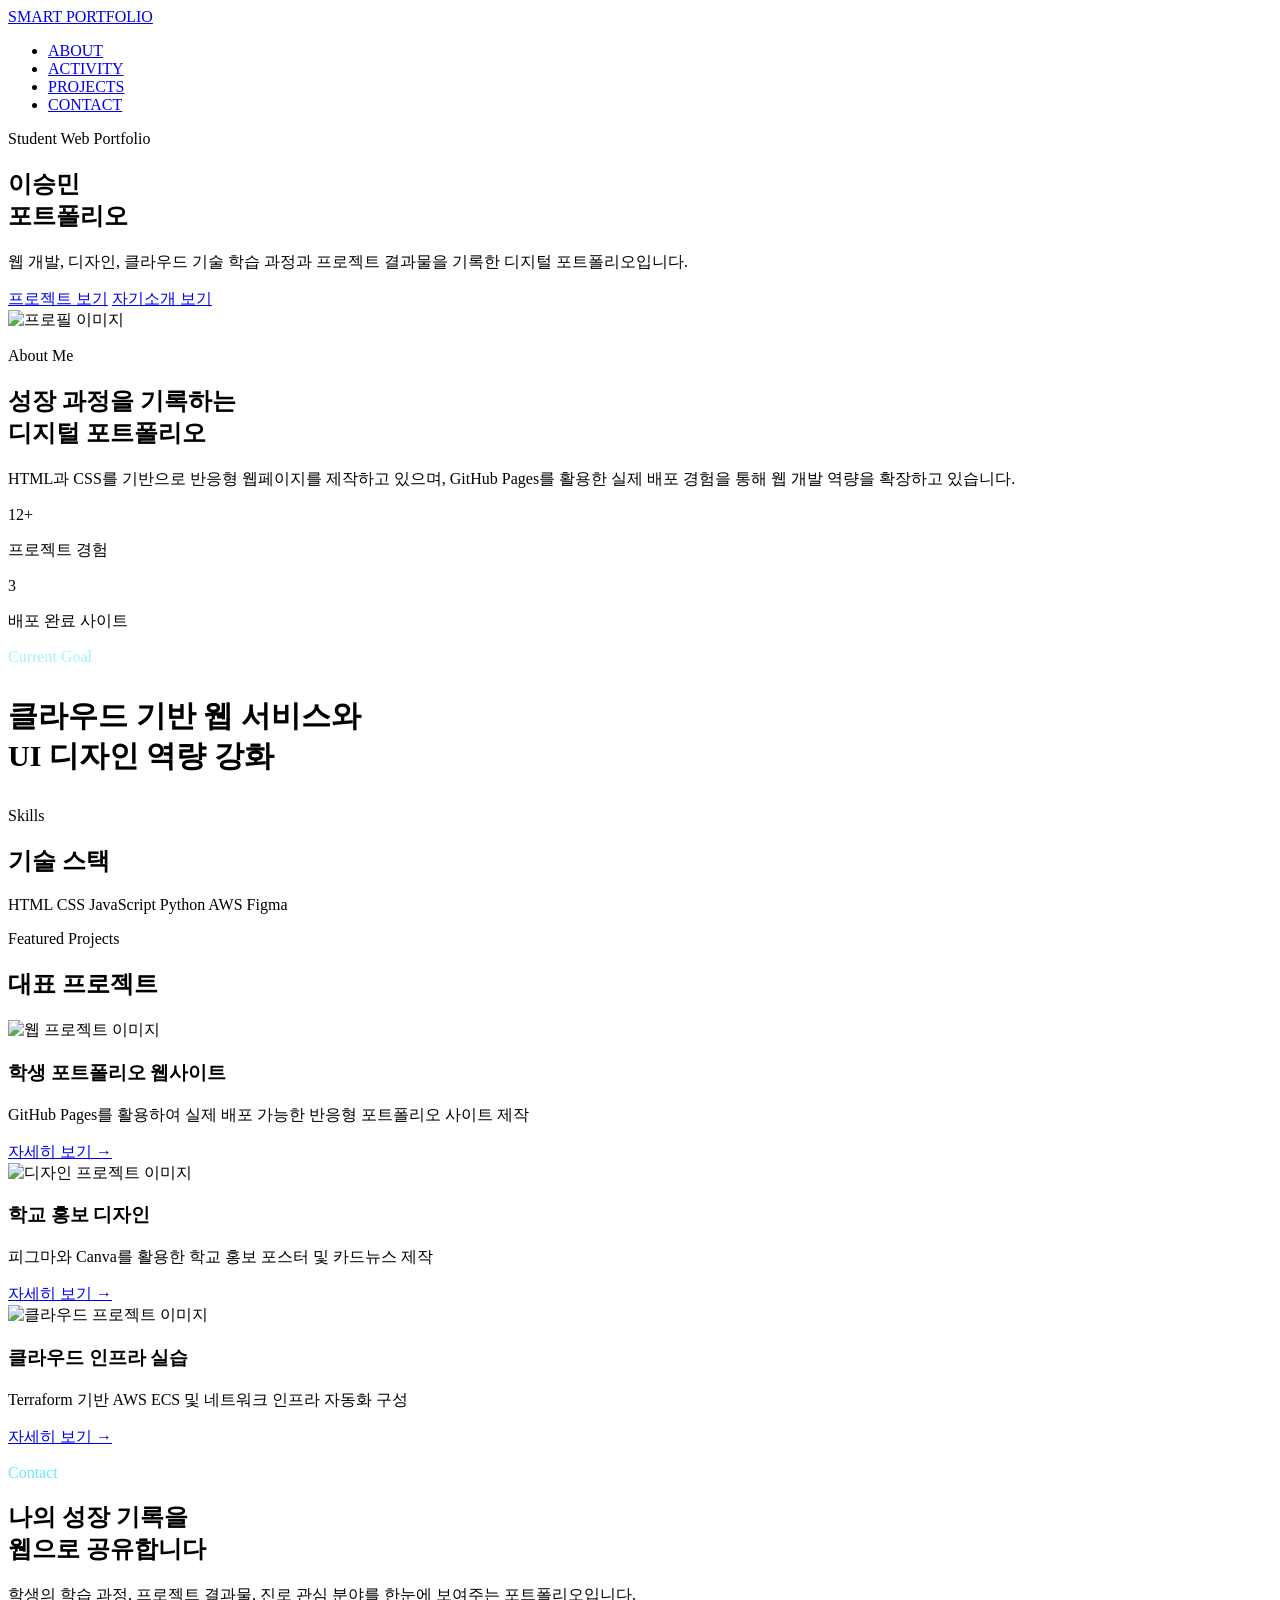
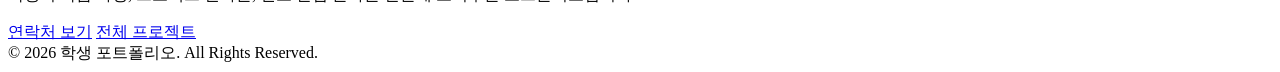
==== index.html @ 8119cd7f "Add files via upload" ====
<!DOCTYPE html>
<html lang="ko">
<head>
  <meta charset="UTF-8" />
  <meta name="viewport" content="width=device-width, initial-scale=1.0" />
  <title>학생 포트폴리오</title>
  <link rel="stylesheet" href="css/style.css" />
</head>
<body>
  <header>
  <nav class="nav">
    <a href="index.html" class="logo">SMART PORTFOLIO</a>
    <ul class="menu">
      <li><a href="about.html" class="">ABOUT</a></li>
      <li><a href="activity.html" class="">ACTIVITY</a></li>
      <li><a href="projects.html" class="">PROJECTS</a></li>
      <li><a href="contact.html" class="">CONTACT</a></li>
    </ul>
  </nav>
</header>

  <section class="hero">
    <div class="hero-inner">
      <div>
        <p class="eyebrow">Student Web Portfolio</p>
        <h1>이승민<br>포트폴리오</h1>
        <p class="hero-desc">
          웹 개발, 디자인, 클라우드 기술 학습 과정과 프로젝트 결과물을 기록한 디지털 포트폴리오입니다.
        </p>
        <div class="button-group">
          <a href="projects.html" class="btn btn-primary">프로젝트 보기</a>
          <a href="about.html" class="btn btn-secondary">자기소개 보기</a>
        </div>
      </div>
      <div class="hero-card">
        <img src="https://images.unsplash.com/photo-1500648767791-00dcc994a43e?q=80&w=1200&auto=format&fit=crop" alt="프로필 이미지">
      </div>
    </div>
  </section>

  <main>
    <section>
      <div class="about-grid">
        <div>
          <p class="section-kicker">About Me</p>
          <h2 class="section-title">성장 과정을 기록하는<br>디지털 포트폴리오</h2>
          <p class="lead">
            HTML과 CSS를 기반으로 반응형 웹페이지를 제작하고 있으며, GitHub Pages를 활용한 실제 배포 경험을 통해 웹 개발 역량을 확장하고 있습니다.
          </p>
        </div>
        <div class="stat-grid">
          <div class="stat-card">
            <div class="stat-number">12+</div>
            <p class="stat-label">프로젝트 경험</p>
          </div>
          <div class="stat-card dark">
            <div class="stat-number">3</div>
            <p class="stat-label">배포 완료 사이트</p>
          </div>
          <div class="stat-card accent">
            <p class="section-kicker" style="color:#a5f3fc;">Current Goal</p>
            <h3 style="font-size:30px; line-height:1.35;">클라우드 기반 웹 서비스와<br>UI 디자인 역량 강화</h3>
          </div>
        </div>
      </div>
    </section>

    <div class="skills-wrap">
      <div class="skills-inner">
        <p class="section-kicker">Skills</p>
        <h2 class="section-title">기술 스택</h2>
        <div class="skills-list">
          <span class="skill">HTML</span>
          <span class="skill">CSS</span>
          <span class="skill">JavaScript</span>
          <span class="skill">Python</span>
          <span class="skill">AWS</span>
          <span class="skill">Figma</span>
        </div>
      </div>
    </div>

    <section>
      <p class="section-kicker">Featured Projects</p>
      <h2 class="section-title">대표 프로젝트</h2>
      <div class="project-grid">
        <article class="project-card">
          <img src="https://images.unsplash.com/photo-1498050108023-c5249f4df085?q=80&w=1200&auto=format&fit=crop" alt="웹 프로젝트 이미지">
          <div class="project-body">
            <h3>학생 포트폴리오 웹사이트</h3>
            <p>GitHub Pages를 활용하여 실제 배포 가능한 반응형 포트폴리오 사이트 제작</p>
            <a href="projects/project1.html" class="project-link">자세히 보기 →</a>
          </div>
        </article>
        <article class="project-card">
          <img src="https://images.unsplash.com/photo-1516321318423-f06f85e504b3?q=80&w=1200&auto=format&fit=crop" alt="디자인 프로젝트 이미지">
          <div class="project-body">
            <h3>학교 홍보 디자인</h3>
            <p>피그마와 Canva를 활용한 학교 홍보 포스터 및 카드뉴스 제작</p>
            <a href="projects/project2.html" class="project-link">자세히 보기 →</a>
          </div>
        </article>
        <article class="project-card">
          <img src="https://images.unsplash.com/photo-1451187580459-43490279c0fa?q=80&w=1200&auto=format&fit=crop" alt="클라우드 프로젝트 이미지">
          <div class="project-body">
            <h3>클라우드 인프라 실습</h3>
            <p>Terraform 기반 AWS ECS 및 네트워크 인프라 자동화 구성</p>
            <a href="projects/project3.html" class="project-link">자세히 보기 →</a>
          </div>
        </article>
      </div>
    </section>
  </main>

  <div class="contact">
    <div class="contact-inner">
      <p class="section-kicker" style="color:#67e8f9;">Contact</p>
      <h2 class="section-title">나의 성장 기록을<br>웹으로 공유합니다</h2>
      <p>학생의 학습 과정, 프로젝트 결과물, 진로 관심 분야를 한눈에 보여주는 포트폴리오입니다.</p>
      <div class="button-group" style="justify-content:center;">
        <a href="contact.html" class="btn btn-primary">연락처 보기</a>
        <a href="projects.html" class="btn btn-secondary">전체 프로젝트</a>
      </div>
    </div>
  </div>

  <footer>
  © 2026 학생 포트폴리오. All Rights Reserved.
</footer>
</body>
</html>
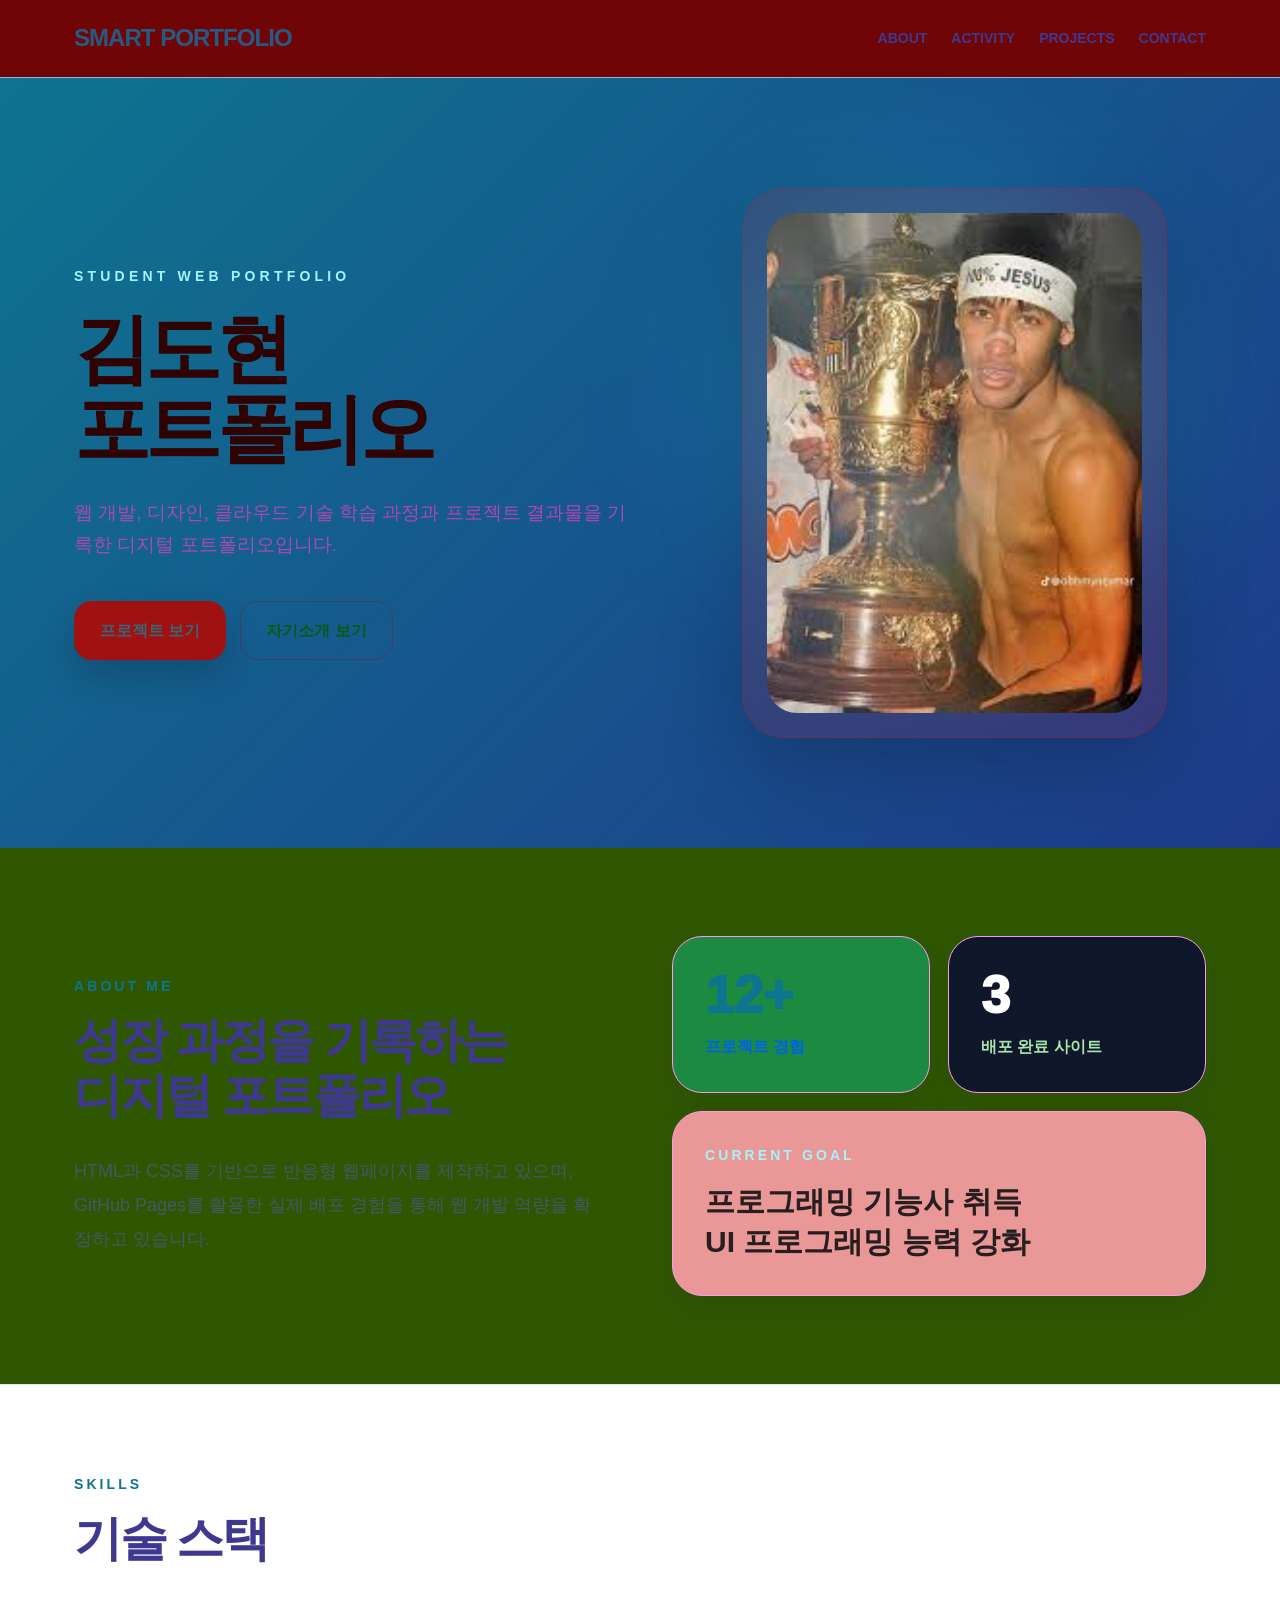
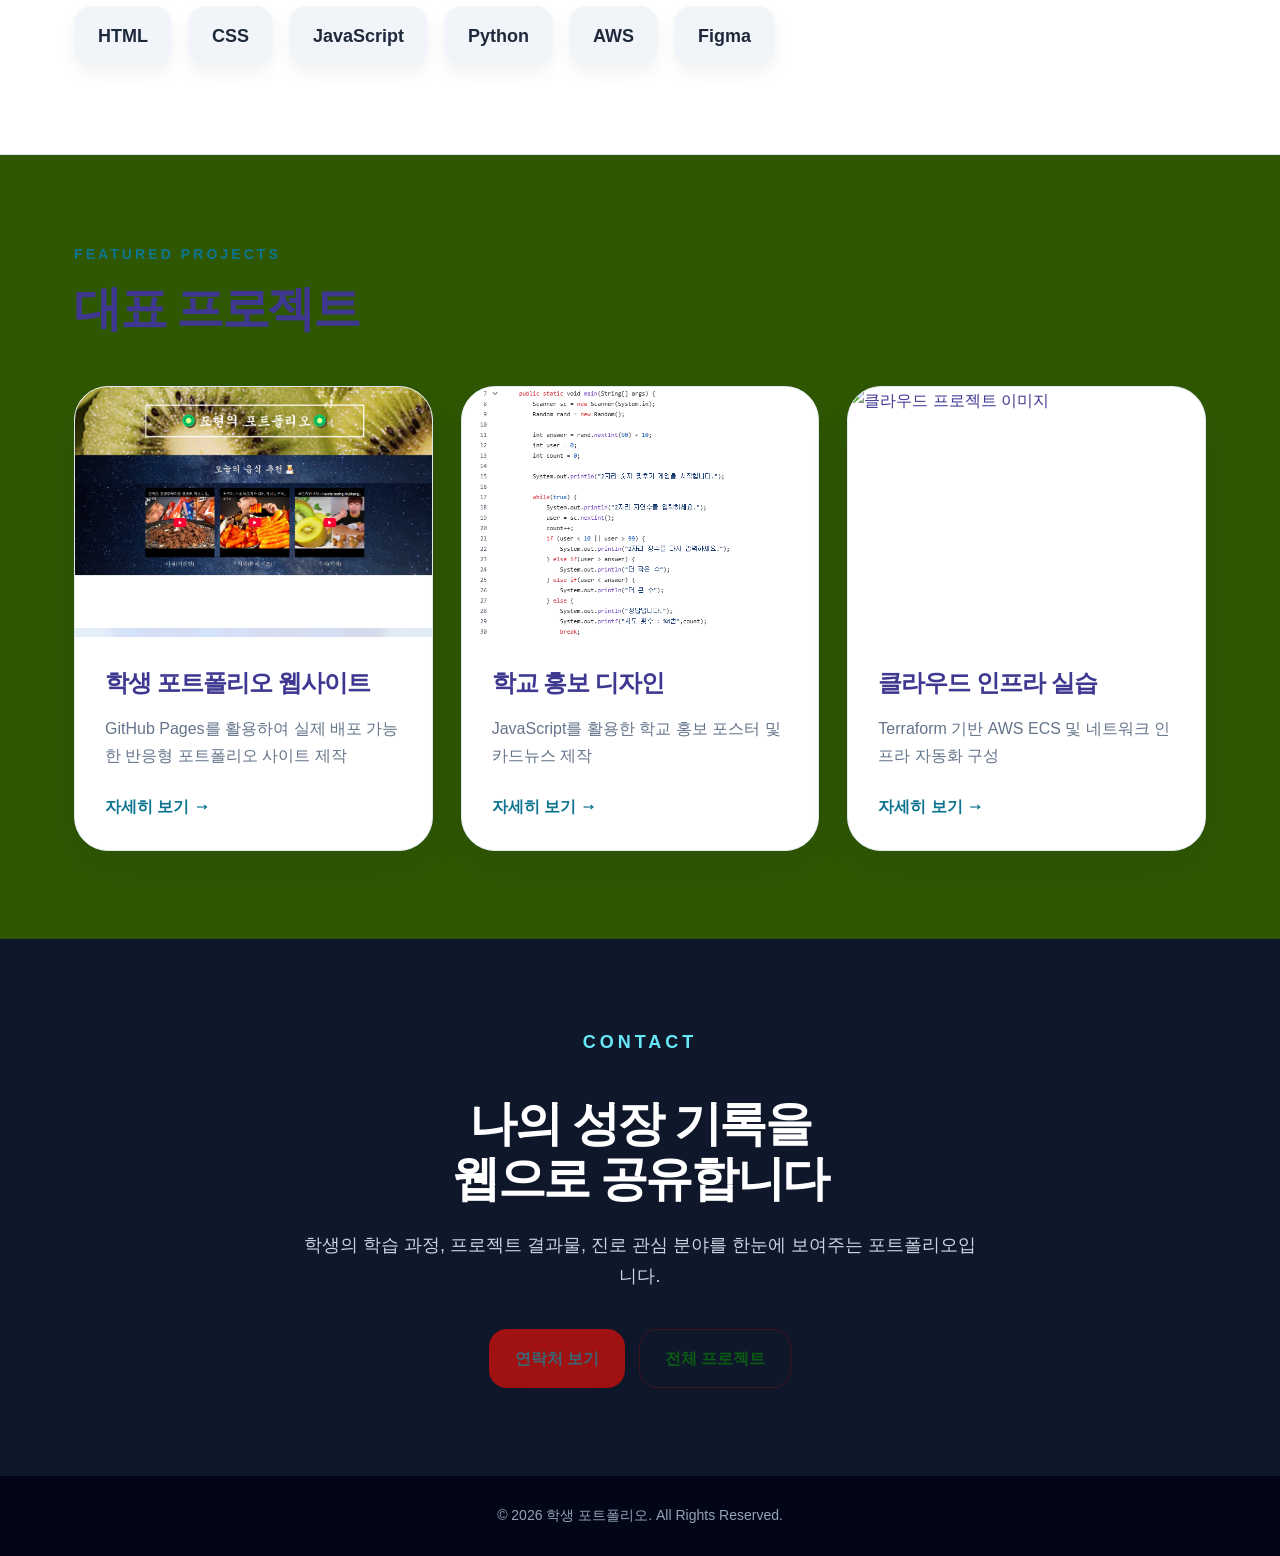
==== commit 50698a5f: "Add files via upload" ====
--- a/index.html
+++ b/index.html
@@ -23,7 +23,7 @@
     <div class="hero-inner">
       <div>
         <p class="eyebrow">Student Web Portfolio</p>
-        <h1>이승민<br>포트폴리오</h1>
+        <h1>김도현<br>포트폴리오</h1>
         <p class="hero-desc">
           웹 개발, 디자인, 클라우드 기술 학습 과정과 프로젝트 결과물을 기록한 디지털 포트폴리오입니다.
         </p>
@@ -33,7 +33,7 @@
         </div>
       </div>
       <div class="hero-card">
-        <img src="https://images.unsplash.com/photo-1500648767791-00dcc994a43e?q=80&w=1200&auto=format&fit=crop" alt="프로필 이미지">
+        <img src="images/01.jpg" alt="프로필 이미지">
       </div>
     </div>
   </section>
@@ -59,7 +59,7 @@
           </div>
           <div class="stat-card accent">
             <p class="section-kicker" style="color:#a5f3fc;">Current Goal</p>
-            <h3 style="font-size:30px; line-height:1.35;">클라우드 기반 웹 서비스와<br>UI 디자인 역량 강화</h3>
+            <h3 style="font-size:30px; line-height:1.35;">프로그래밍 기능사 취득<br>UI 프로그래밍 능력 강화</h3>
           </div>
         </div>
       </div>
@@ -85,7 +85,7 @@
       <h2 class="section-title">대표 프로젝트</h2>
       <div class="project-grid">
         <article class="project-card">
-          <img src="https://images.unsplash.com/photo-1498050108023-c5249f4df085?q=80&w=1200&auto=format&fit=crop" alt="웹 프로젝트 이미지">
+          <img src="images/02.png" alt="웹 프로젝트 이미지">
           <div class="project-body">
             <h3>학생 포트폴리오 웹사이트</h3>
             <p>GitHub Pages를 활용하여 실제 배포 가능한 반응형 포트폴리오 사이트 제작</p>
@@ -93,10 +93,10 @@
           </div>
         </article>
         <article class="project-card">
-          <img src="https://images.unsplash.com/photo-1516321318423-f06f85e504b3?q=80&w=1200&auto=format&fit=crop" alt="디자인 프로젝트 이미지">
+          <img src="images/03.png" alt="디자인 프로젝트 이미지">
           <div class="project-body">
             <h3>학교 홍보 디자인</h3>
-            <p>피그마와 Canva를 활용한 학교 홍보 포스터 및 카드뉴스 제작</p>
+            <p>JavaScript를 활용한 학교 홍보 포스터 및 카드뉴스 제작</p>
             <a href="projects/project2.html" class="project-link">자세히 보기 →</a>
           </div>
         </article>
--- a/css/style.css
+++ b/css/style.css
@@ -0,0 +1,549 @@
+* {
+  box-sizing: border-box;
+  margin: 0;
+  padding: 0;
+}
+
+html {
+  scroll-behavior: smooth;
+}
+
+body {
+  font-family: "Noto Sans KR", "Pretendard", Arial, sans-serif;
+  background: #2f5702;
+  color: #3e3891;
+  line-height: 1.7;
+}
+
+a {
+  color: inherit;
+  text-decoration: none;
+}
+
+img {
+  display: block;
+  width: 100%;
+}
+
+header {
+  position: sticky;
+  top: 0;
+  z-index: 50;
+  background: rgb(112, 5, 5);
+  backdrop-filter: blur(14px);
+  border-bottom: 1px solid #8eb3e2;
+}
+
+.nav {
+  max-width: 1180px;
+  margin: 0 auto;
+  padding: 18px 24px;
+  display: flex;
+  justify-content: space-between;
+  align-items: center;
+  gap: 24px;
+}
+
+.logo {
+  font-size: 24px;
+  font-weight: 900;
+  color: #255a85;
+  letter-spacing: -0.04em;
+}
+
+.menu {
+  display: flex;
+  gap: 24px;
+  list-style: none;
+  font-size: 14px;
+  font-weight: 800;
+}
+
+.menu a:hover,
+.menu a.active {
+  color: #c7d411;
+}
+
+.hero {
+  position: relative;
+  overflow: hidden;
+  background: linear-gradient(135deg, #0e7490, #1e3a8a);
+  color: rgb(48, 3, 3);
+}
+
+.hero::before {
+  content: "";
+  position: absolute;
+  width: 420px;
+  height: 420px;
+  border-radius: 999px;
+  background: rgba(34, 211, 238, 0.28);
+  filter: blur(70px);
+  right: 10%;
+  top: 15%;
+}
+
+.hero-inner {
+  position: relative;
+  max-width: 1180px;
+  margin: 0 auto;
+  padding: 110px 24px;
+  display: grid;
+  grid-template-columns: 1.05fr 0.95fr;
+  gap: 72px;
+  align-items: center;
+}
+
+.eyebrow {
+  color: #a5f3fc;
+  text-transform: uppercase;
+  letter-spacing: 0.3em;
+  font-size: 14px;
+  font-weight: 800;
+  margin-bottom: 20px;
+}
+
+.hero h1 {
+  font-size: clamp(44px, 7vw, 76px);
+  line-height: 1.05;
+  font-weight: 950;
+  letter-spacing: -0.06em;
+  margin-bottom: 28px;
+}
+
+.hero-desc {
+  max-width: 560px;
+  color: #ac48af;
+  font-size: 19px;
+  margin-bottom: 40px;
+}
+
+.button-group {
+  display: flex;
+  flex-wrap: wrap;
+  gap: 14px;
+}
+
+.btn {
+  display: inline-flex;
+  align-items: center;
+  justify-content: center;
+  padding: 15px 25px;
+  border-radius: 18px;
+  font-weight: 900;
+  transition: 0.25s ease;
+  border: 1px solid transparent;
+}
+
+.btn-primary {
+  background: rgb(160, 17, 17);
+  color: #3a6674;
+  box-shadow: 0 16px 32px rgba(15, 23, 42, 0.24);
+}
+
+.btn-dark {
+  background: #0f172a;
+  color: rgb(71, 18, 95);
+}
+
+.btn-secondary {
+  border-color: rgba(148, 16, 16, 0.36);
+  color: rgb(10, 90, 21);
+}
+
+.btn-outline {
+  border-color: #43648d;
+  color: #3e7fe0;
+  background: rgb(136, 75, 75);
+}
+
+.btn:hover {
+  transform: translateY(-3px);
+}
+
+.hero-card {
+  position: relative;
+  max-width: 430px;
+  margin: 0 auto;
+  padding: 24px;
+  border-radius: 42px;
+  background: rgba(250, 0, 0, 0.12);
+  border: 1px solid rgba(255, 0, 0, 0.24);
+  backdrop-filter: blur(20px);
+  box-shadow: 0 30px 80px rgba(15, 23, 42, 0.28);
+}
+
+.hero-card img {
+  height: 500px;
+  object-fit: cover;
+  border-radius: 30px;
+}
+
+.page-title {
+  background: linear-gradient(135deg, #0e7490, #1e3a8a);
+  color: rgb(238, 125, 125);
+}
+
+.page-title-inner {
+  max-width: 1180px;
+  margin: 0 auto;
+  padding: 72px 24px;
+}
+
+.page-title h1 {
+  font-size: clamp(38px, 5vw, 60px);
+  font-weight: 950;
+  letter-spacing: -0.05em;
+  margin-bottom: 16px;
+}
+
+.page-title p {
+  color: #000000;
+  font-size: 18px;
+}
+
+main section,
+.section {
+  max-width: 1180px;
+  margin: 0 auto;
+  padding: 88px 24px;
+}
+
+.section-kicker {
+  color: #0e7490;
+  text-transform: uppercase;
+  letter-spacing: 0.22em;
+  font-size: 14px;
+  font-weight: 900;
+  margin-bottom: 14px;
+}
+
+.section-title {
+  font-size: clamp(32px, 4vw, 48px);
+  font-weight: 950;
+  line-height: 1.15;
+  letter-spacing: -0.05em;
+  margin-bottom: 30px;
+}
+
+.lead {
+  color: #475569;
+  font-size: 18px;
+  line-height: 1.9;
+}
+
+.about-grid,
+.two-grid {
+  display: grid;
+  grid-template-columns: 1fr 1fr;
+  gap: 64px;
+  align-items: center;
+}
+
+.card {
+  background: rgb(179, 167, 67);
+  border: 1px solid #006eff;
+  border-radius: 30px;
+  padding: 32px;
+  box-shadow: 0 14px 34px rgba(15, 23, 42, 0.08);
+}
+
+.stat-grid {
+  display: grid;
+  grid-template-columns: 1fr 1fr;
+  gap: 18px;
+}
+
+.stat-card {
+  padding: 32px;
+  border-radius: 30px;
+  background: rgb(29, 138, 65);
+  border: 1px solid #ff97f1;
+  box-shadow: 0 14px 34px rgba(15, 23, 42, 0.08);
+}
+
+.stat-card.dark {
+  background: #0f172a;
+  color: rgb(20, 20, 20);
+}
+
+.stat-card.accent {
+  grid-column: 1 / -1;
+  background: #e99797;
+  color: rgb(39, 31, 31);
+}
+
+.stat-number {
+  font-size: 52px;
+  line-height: 1;
+  font-weight: 950;
+  color: #0e7490;
+  margin-bottom: 12px;
+}
+
+.stat-card.dark .stat-number,
+.stat-card.accent .stat-number {
+  color: white;
+}
+
+.stat-label {
+  color: #0062eb;
+  font-weight: 800;
+}
+
+.stat-card.dark .stat-label,
+.stat-card.accent .stat-label {
+  color: #a8e4ab;
+}
+
+.skills-wrap {
+  max-width: none;
+  background: white;
+  border-top: 1px solid #e2e8f0;
+  border-bottom: 1px solid #e2e8f0;
+}
+
+.skills-inner {
+  max-width: 1180px;
+  margin: 0 auto;
+  padding: 88px 24px;
+}
+
+.skills-list {
+  display: flex;
+  flex-wrap: wrap;
+  gap: 16px;
+  margin-top: 40px;
+}
+
+.skill {
+  padding: 15px 24px;
+  border-radius: 18px;
+  background: #f1f5f9;
+  color: #1e293b;
+  font-size: 18px;
+  font-weight: 900;
+  box-shadow: 0 8px 18px rgba(15, 23, 42, 0.05);
+  transition: 0.25s ease;
+}
+
+.skill:hover {
+  background: #0e7490;
+  color: white;
+  transform: translateY(-3px);
+}
+
+.project-grid,
+.activity-grid {
+  display: grid;
+  grid-template-columns: repeat(3, 1fr);
+  gap: 28px;
+  margin-top: 50px;
+}
+
+.project-card {
+  overflow: hidden;
+  border-radius: 34px;
+  background: white;
+  border: 1px solid #e2e8f0;
+  box-shadow: 0 18px 40px rgba(15, 23, 42, 0.08);
+  transition: 0.3s ease;
+}
+
+.project-card:hover {
+  transform: translateY(-8px);
+  box-shadow: 0 28px 60px rgba(15, 23, 42, 0.14);
+}
+
+.project-card img {
+  height: 250px;
+  object-fit: cover;
+}
+
+.project-body {
+  padding: 30px;
+}
+
+.project-body h3,
+.card h3 {
+  font-size: 24px;
+  line-height: 1.3;
+  letter-spacing: -0.04em;
+  margin-bottom: 16px;
+}
+
+.project-body p,
+.card p {
+  color: #64748b;
+  margin-bottom: 24px;
+}
+
+.project-link {
+  color: #0e7490;
+  font-weight: 950;
+}
+
+.info-list {
+  display: grid;
+  gap: 14px;
+  margin-top: 24px;
+}
+
+.info-item {
+  display: flex;
+  justify-content: space-between;
+  gap: 16px;
+  padding-bottom: 14px;
+  border-bottom: 1px solid #e2e8f0;
+}
+
+.info-item strong {
+  color: #0e7490;
+  min-width: 110px;
+}
+
+.timeline {
+  display: grid;
+  gap: 18px;
+  margin-top: 40px;
+}
+
+.timeline-item {
+  background: white;
+  border-left: 6px solid #0e7490;
+  border-radius: 22px;
+  padding: 26px;
+  border-top: 1px solid #e2e8f0;
+  border-right: 1px solid #e2e8f0;
+  border-bottom: 1px solid #e2e8f0;
+  box-shadow: 0 12px 28px rgba(15, 23, 42, 0.06);
+}
+
+.timeline-item span {
+  display: inline-block;
+  color: #0e7490;
+  font-weight: 900;
+  margin-bottom: 8px;
+}
+
+.detail-image {
+  border-radius: 34px;
+  overflow: hidden;
+  box-shadow: 0 20px 46px rgba(15, 23, 42, 0.12);
+}
+
+.detail-image img {
+  height: 420px;
+  object-fit: cover;
+}
+
+.badge-list {
+  display: flex;
+  flex-wrap: wrap;
+  gap: 10px;
+  margin: 22px 0;
+}
+
+.badge {
+  background: #e0f2fe;
+  color: #075985;
+  border-radius: 999px;
+  padding: 8px 14px;
+  font-weight: 900;
+  font-size: 14px;
+}
+
+.contact {
+  max-width: none;
+  background: #0f172a;
+  color: white;
+}
+
+.contact-inner {
+  max-width: 1180px;
+  margin: 0 auto;
+  padding: 88px 24px;
+  text-align: center;
+}
+
+.contact .section-title {
+  margin-bottom: 24px;
+}
+
+.contact p {
+  color: #cbd5e1;
+  max-width: 680px;
+  margin: 0 auto 38px;
+  font-size: 18px;
+}
+
+footer {
+  background: #020617;
+  color: #94a3b8;
+  text-align: center;
+  padding: 28px 16px;
+  font-size: 14px;
+}
+
+@media (max-width: 900px) {
+  .hero-inner,
+  .about-grid,
+  .two-grid,
+  .project-grid,
+  .activity-grid {
+    grid-template-columns: 1fr;
+  }
+
+  .hero-inner {
+    padding: 80px 24px;
+  }
+
+  .hero-card img {
+    height: 420px;
+  }
+
+  .menu {
+    gap: 14px;
+    flex-wrap: wrap;
+    justify-content: flex-end;
+  }
+}
+
+@media (max-width: 560px) {
+  .nav {
+    align-items: flex-start;
+    flex-direction: column;
+  }
+
+  .menu {
+    justify-content: flex-start;
+  }
+
+  .hero-inner,
+  main section,
+  .section,
+  .skills-inner,
+  .contact-inner,
+  .page-title-inner {
+    padding-left: 18px;
+    padding-right: 18px;
+  }
+
+  .hero-card img,
+  .detail-image img {
+    height: 340px;
+  }
+
+  .stat-grid {
+    grid-template-columns: 1fr;
+  }
+
+  .stat-card.accent {
+    grid-column: auto;
+  }
+
+  .info-item {
+    flex-direction: column;
+    gap: 4px;
+  }
+}
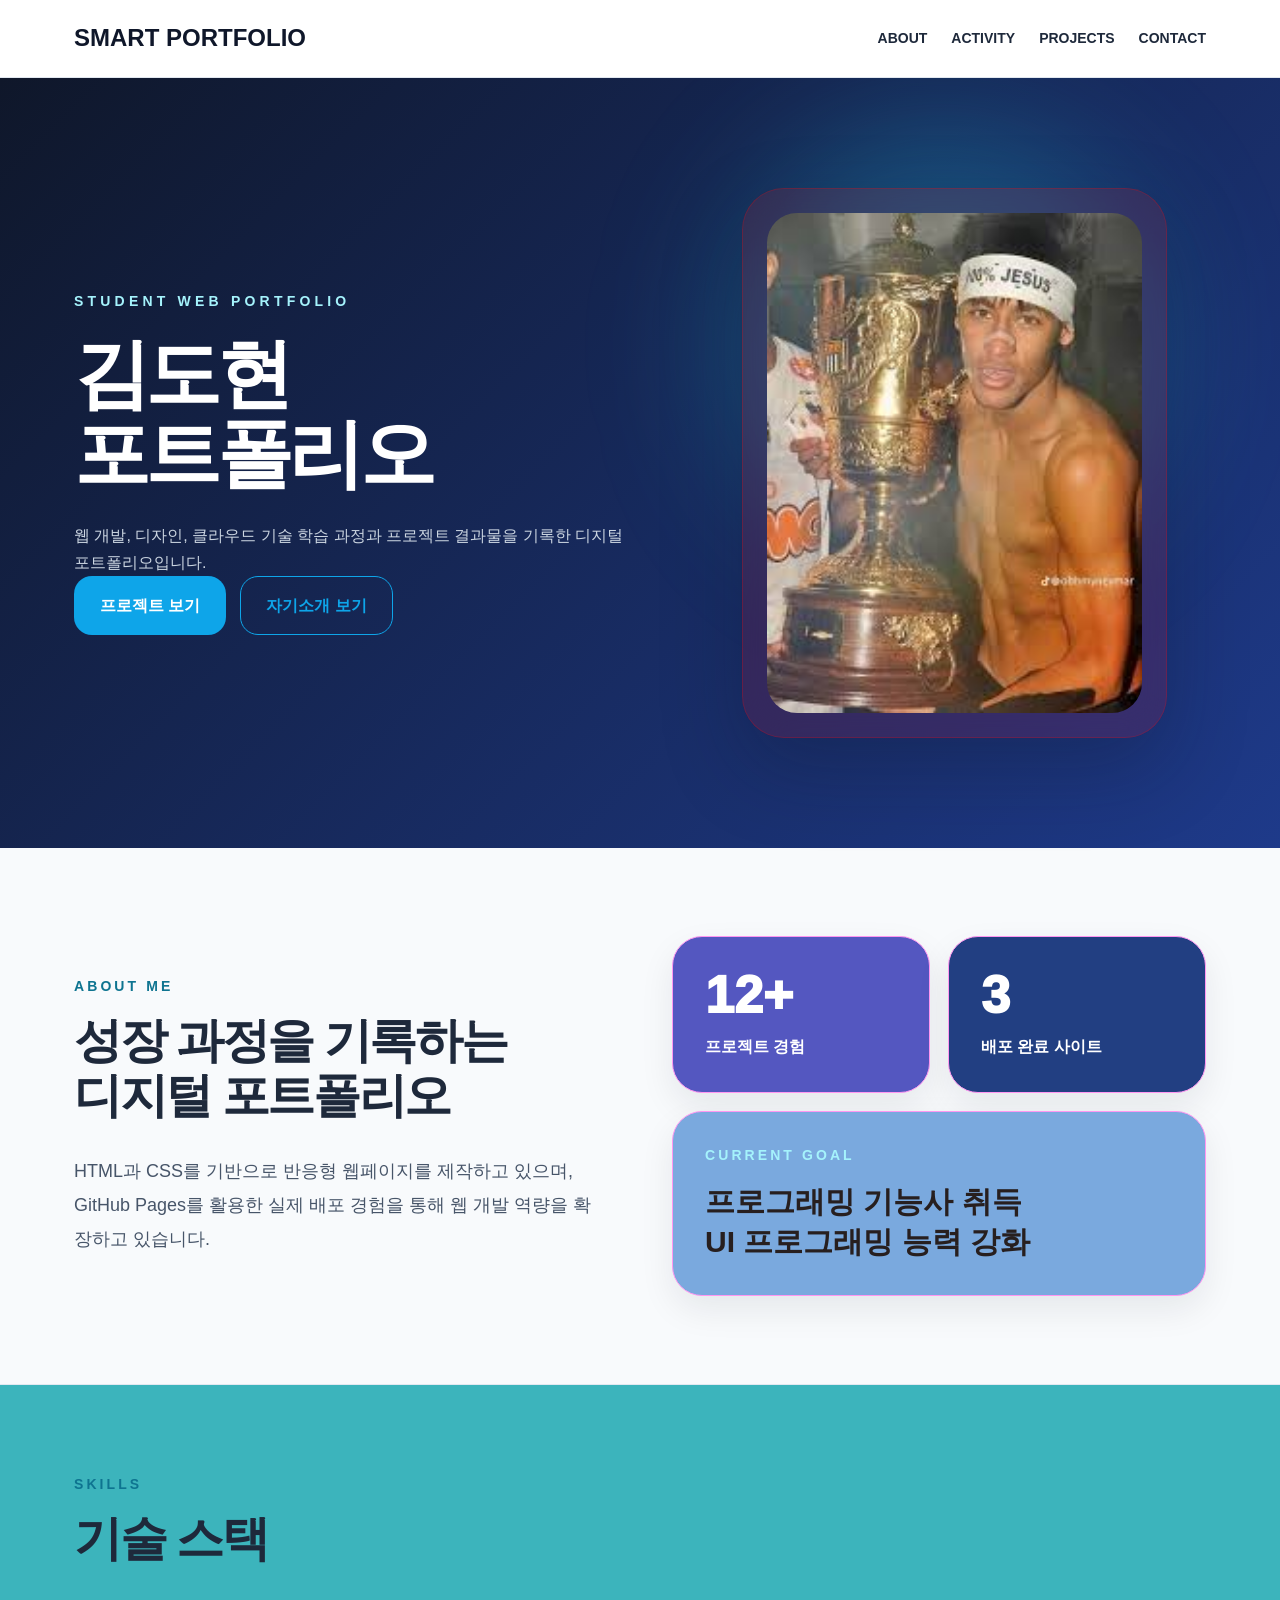
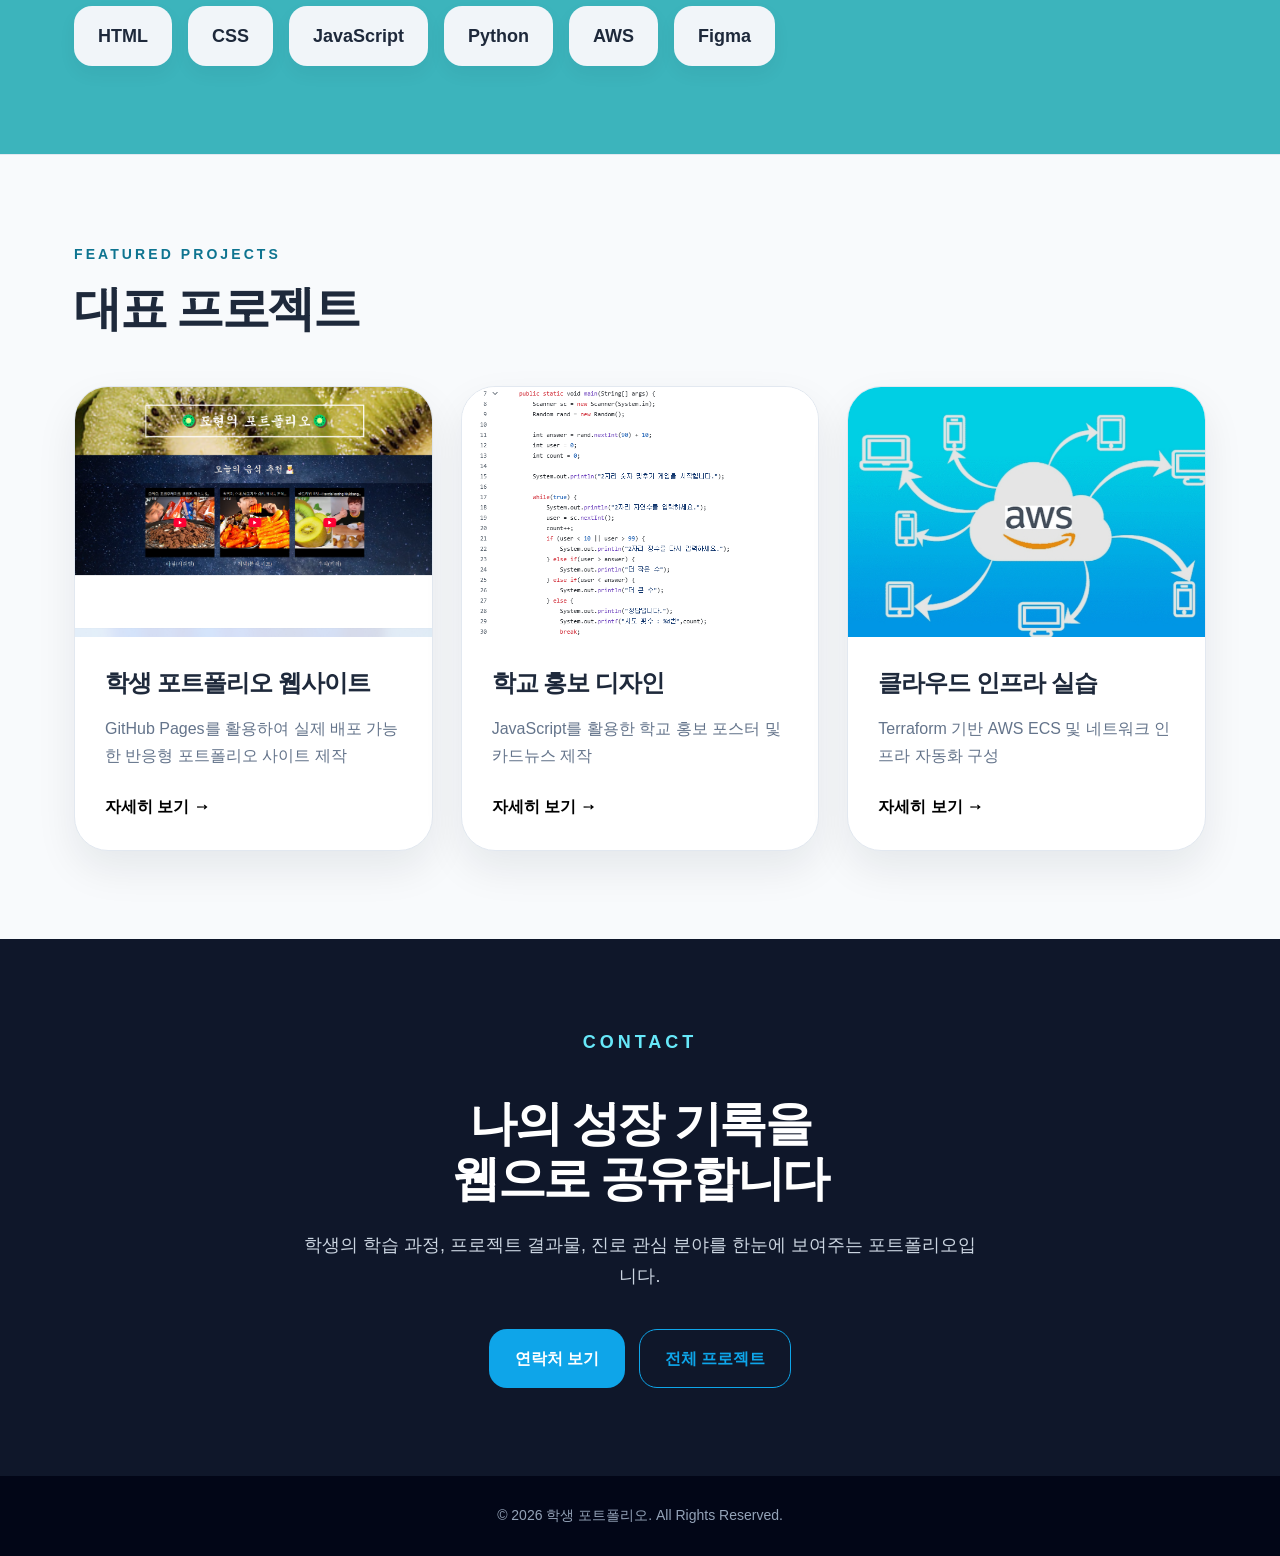
==== commit 54a98474: "Update index.html" ====
--- a/index.html
+++ b/index.html
@@ -101,7 +101,7 @@
           </div>
         </article>
         <article class="project-card">
-          <img src="https://images.unsplash.com/photo-1451187580459-43490279c0fa?q=80&w=1200&auto=format&fit=crop" alt="클라우드 프로젝트 이미지">
+          <img src="images/04.png" alt="클라우드 프로젝트 이미지">
           <div class="project-body">
             <h3>클라우드 인프라 실습</h3>
             <p>Terraform 기반 AWS ECS 및 네트워크 인프라 자동화 구성</p>
--- a/css/style.css
+++ b/css/style.css
@@ -10,8 +10,8 @@
 
 body {
   font-family: "Noto Sans KR", "Pretendard", Arial, sans-serif;
-  background: #2f5702;
-  color: #3e3891;
+  background: #f8fafc;
+  color: #1e293b;
   line-height: 1.7;
 }
 
@@ -29,9 +29,9 @@
   position: sticky;
   top: 0;
   z-index: 50;
-  background: rgb(112, 5, 5);
+  background: rgba(255,255,255,0.95);
   backdrop-filter: blur(14px);
-  border-bottom: 1px solid #8eb3e2;
+  border-bottom: 1px solid #e2e8f0;
 }
 
 .nav {
@@ -47,8 +47,7 @@
 .logo {
   font-size: 24px;
   font-weight: 900;
-  color: #255a85;
-  letter-spacing: -0.04em;
+  color: #0f172a;
 }
 
 .menu {
@@ -61,14 +60,16 @@
 
 .menu a:hover,
 .menu a.active {
-  color: #c7d411;
+  color: #0ea5e9;
 }
 
 .hero {
-  position: relative;
-  overflow: hidden;
-  background: linear-gradient(135deg, #0e7490, #1e3a8a);
-  color: rgb(48, 3, 3);
+  background: linear-gradient(
+    135deg,
+    #0f172a,
+    #1e3a8a
+  );
+  color: white;
 }
 
 .hero::before {
@@ -112,12 +113,8 @@
 }
 
 .hero-desc {
-  max-width: 560px;
-  color: #ac48af;
-  font-size: 19px;
-  margin-bottom: 40px;
-}
-
+  color: #cbd5e1;
+}
 .button-group {
   display: flex;
   flex-wrap: wrap;
@@ -136,25 +133,24 @@
 }
 
 .btn-primary {
-  background: rgb(160, 17, 17);
-  color: #3a6674;
-  box-shadow: 0 16px 32px rgba(15, 23, 42, 0.24);
+  background: #0ea5e9;
+  color: white;
 }
 
 .btn-dark {
   background: #0f172a;
-  color: rgb(71, 18, 95);
+  color: white;
 }
 
 .btn-secondary {
-  border-color: rgba(148, 16, 16, 0.36);
-  color: rgb(10, 90, 21);
+  border: 1px solid #0ea5e9;
+  color: #0ea5e9;
 }
 
 .btn-outline {
-  border-color: #43648d;
-  color: #3e7fe0;
-  background: rgb(136, 75, 75);
+  border: 1px solid #94a3b8;
+  color: #334155;
+  background: white;
 }
 
 .btn:hover {
@@ -241,13 +237,12 @@
 }
 
 .card {
-  background: rgb(179, 167, 67);
-  border: 1px solid #006eff;
+  background: white;
+  border: 1px solid #e2e8f0;
   border-radius: 30px;
   padding: 32px;
   box-shadow: 0 14px 34px rgba(15, 23, 42, 0.08);
 }
-
 .stat-grid {
   display: grid;
   grid-template-columns: 1fr 1fr;
@@ -257,19 +252,19 @@
 .stat-card {
   padding: 32px;
   border-radius: 30px;
-  background: rgb(29, 138, 65);
+  background: rgb(84, 87, 192);
   border: 1px solid #ff97f1;
   box-shadow: 0 14px 34px rgba(15, 23, 42, 0.08);
 }
 
 .stat-card.dark {
-  background: #0f172a;
-  color: rgb(20, 20, 20);
+  background: #223f82;
+  color: rgb(51, 126, 211);
 }
 
 .stat-card.accent {
   grid-column: 1 / -1;
-  background: #e99797;
+  background: #7aa9de;
   color: rgb(39, 31, 31);
 }
 
@@ -277,7 +272,7 @@
   font-size: 52px;
   line-height: 1;
   font-weight: 950;
-  color: #0e7490;
+  color: #ffffff;
   margin-bottom: 12px;
 }
 
@@ -287,18 +282,18 @@
 }
 
 .stat-label {
-  color: #0062eb;
+  color: #ffffff;
   font-weight: 800;
 }
 
 .stat-card.dark .stat-label,
 .stat-card.accent .stat-label {
-  color: #a8e4ab;
+  color: #ffffff;
 }
 
 .skills-wrap {
   max-width: none;
-  background: white;
+  background: rgb(60, 180, 188);
   border-top: 1px solid #e2e8f0;
   border-bottom: 1px solid #e2e8f0;
 }
@@ -379,7 +374,7 @@
 }
 
 .project-link {
-  color: #0e7490;
+  color: #000000;
   font-weight: 950;
 }
 
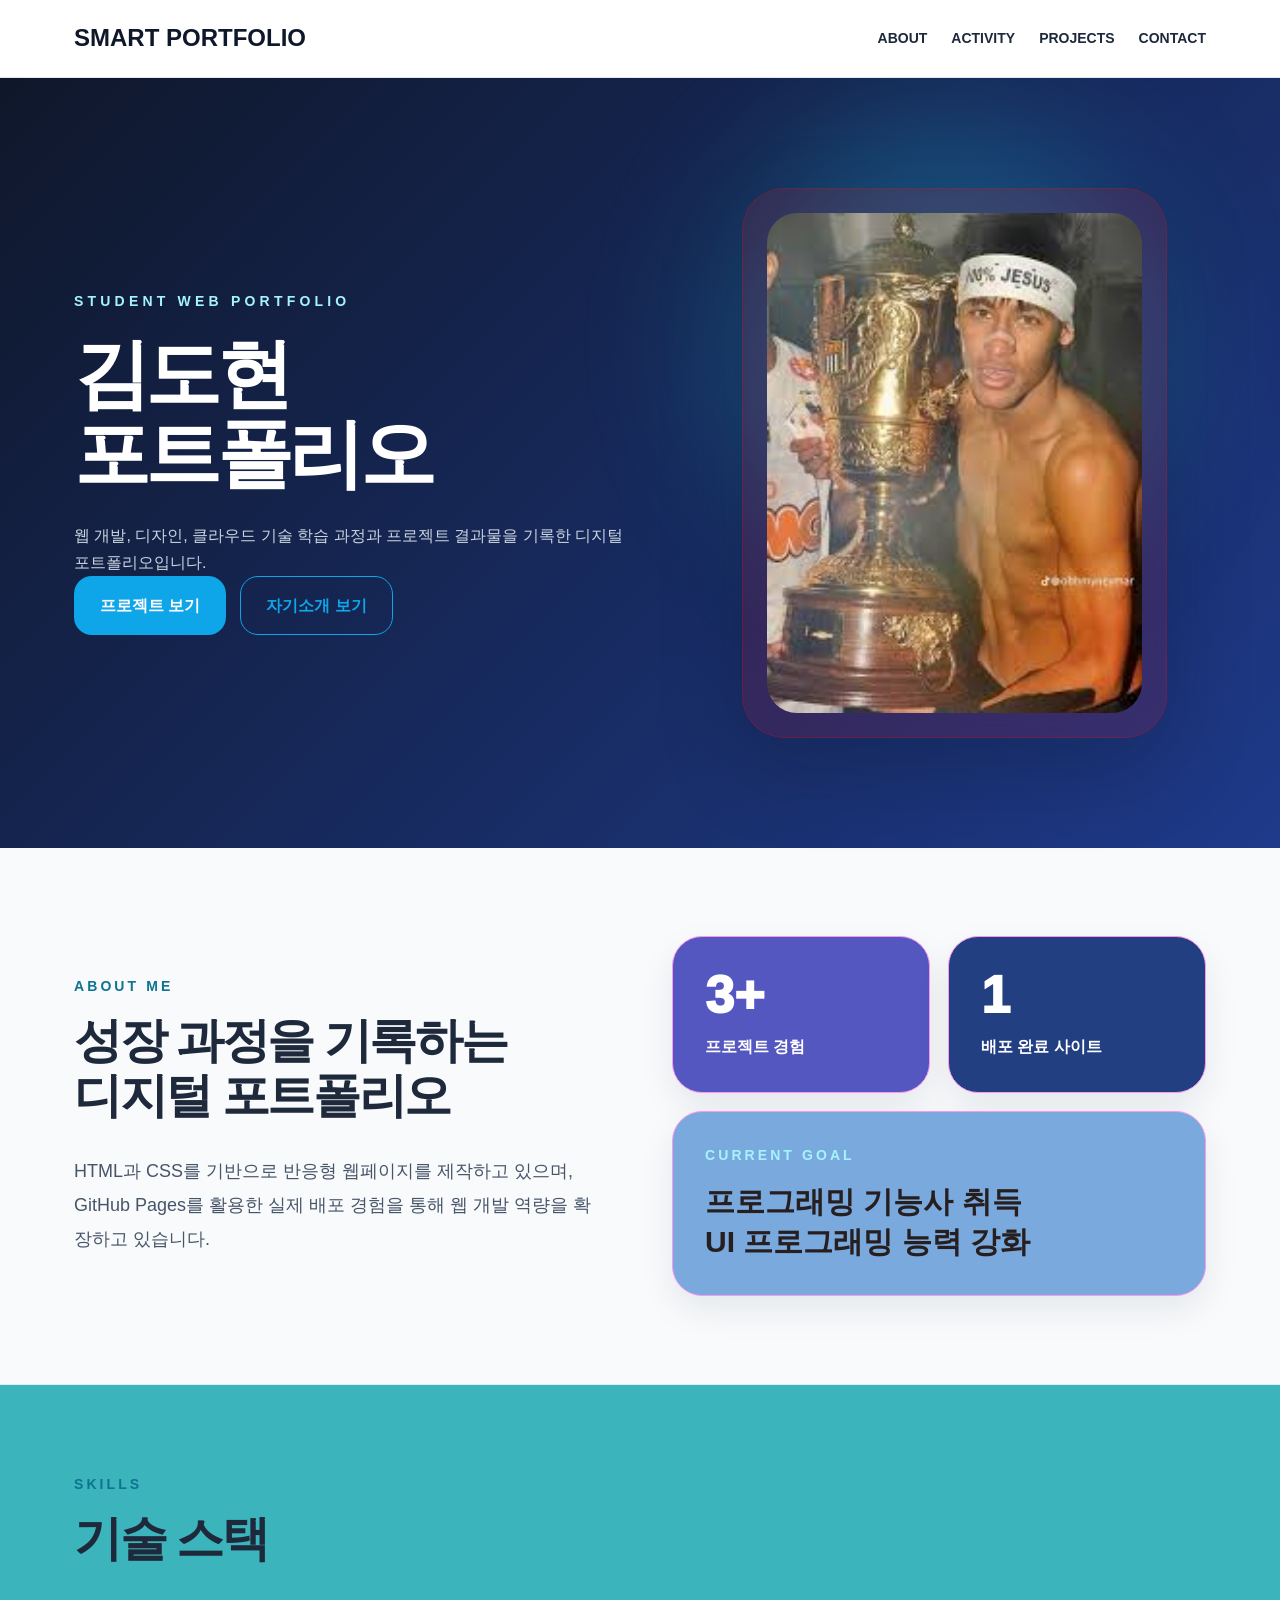
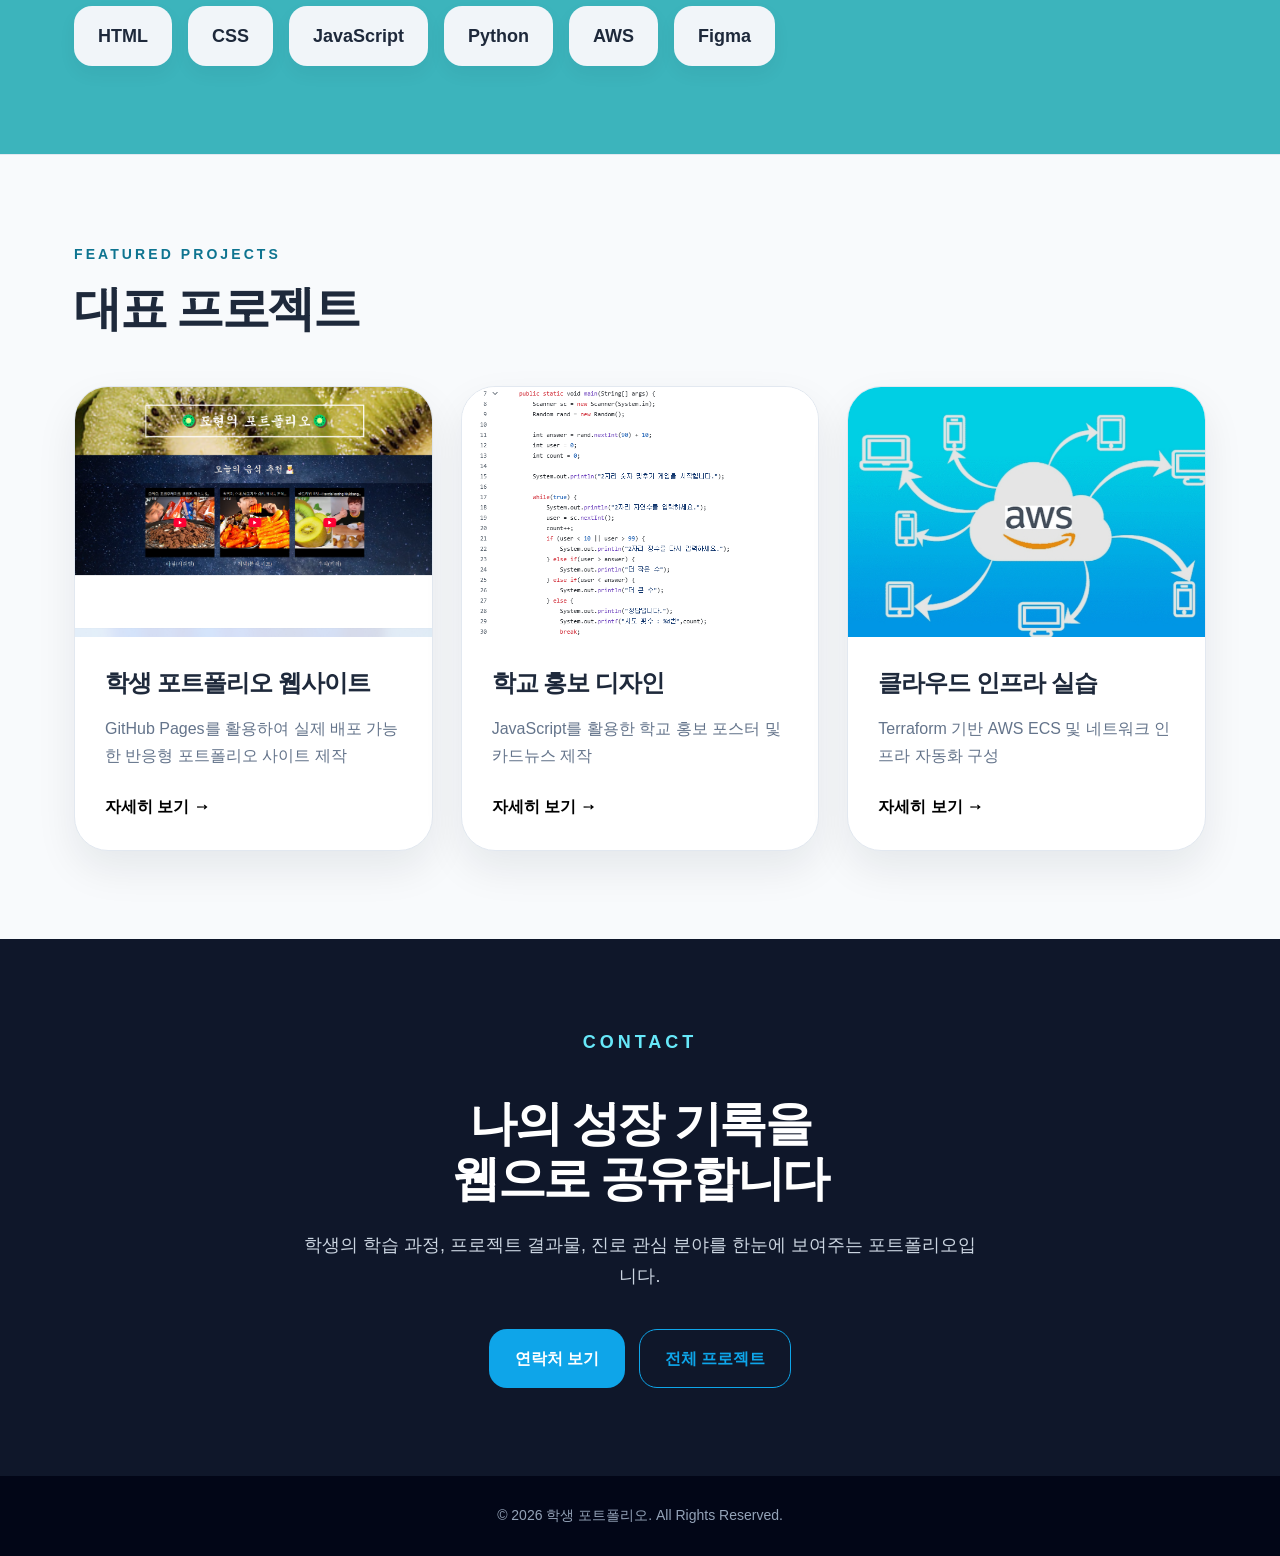
==== commit 93f279f0: "Update index.html" ====
--- a/index.html
+++ b/index.html
@@ -50,11 +50,11 @@
         </div>
         <div class="stat-grid">
           <div class="stat-card">
-            <div class="stat-number">12+</div>
+            <div class="stat-number">3+</div>
             <p class="stat-label">프로젝트 경험</p>
           </div>
           <div class="stat-card dark">
-            <div class="stat-number">3</div>
+            <div class="stat-number">1</div>
             <p class="stat-label">배포 완료 사이트</p>
           </div>
           <div class="stat-card accent">
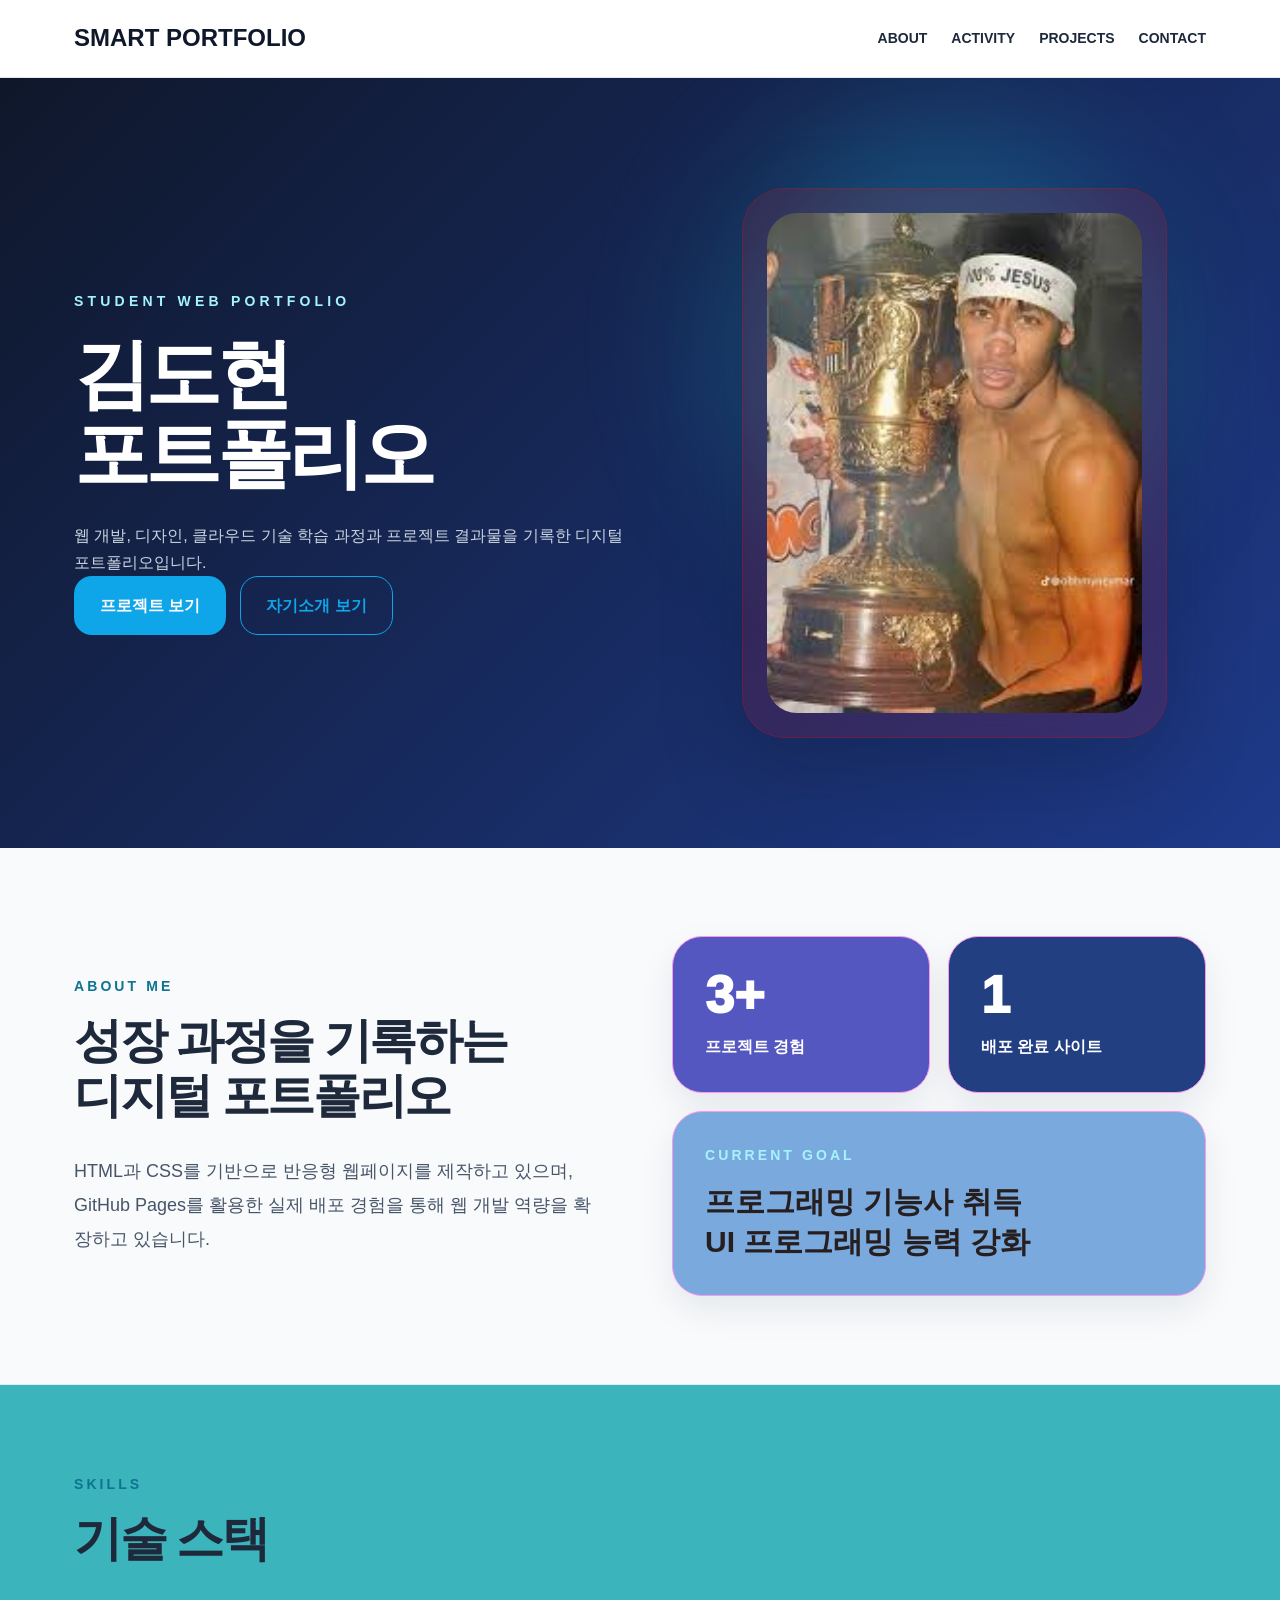
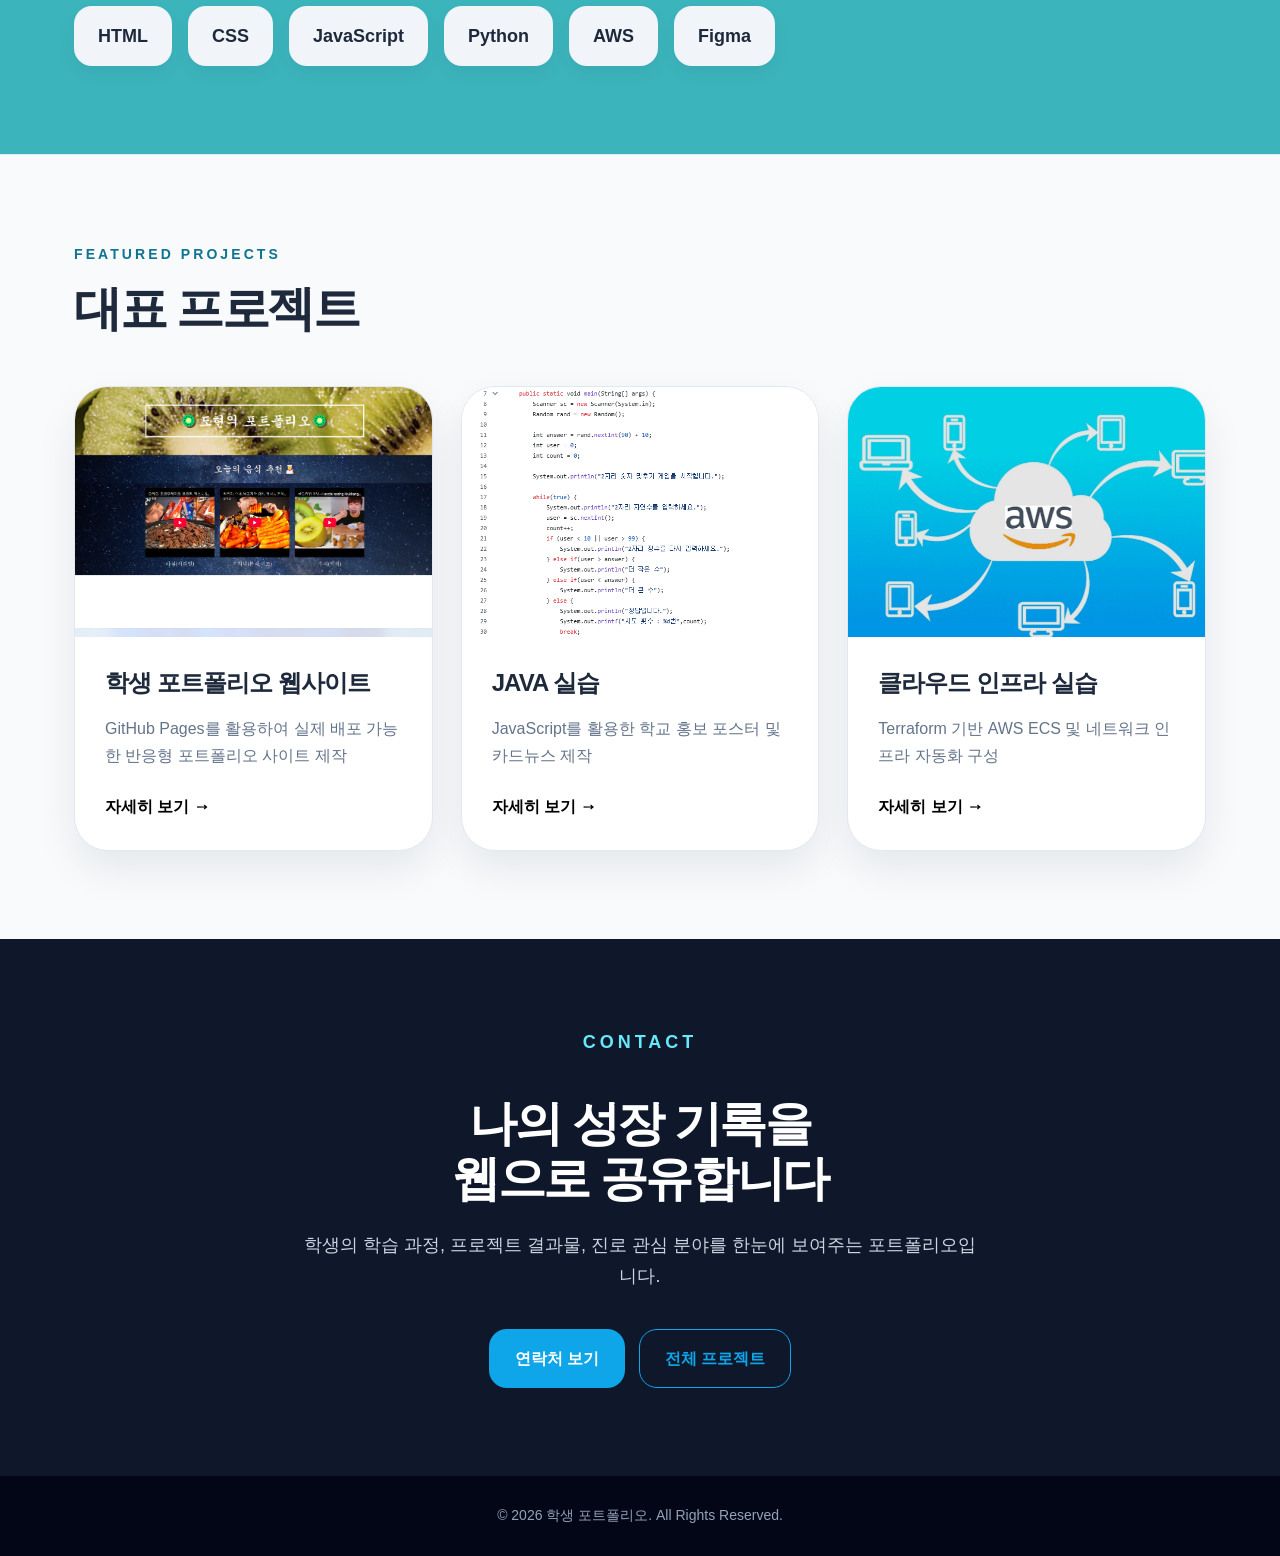
==== commit 2a15c7ee: "Update index.html" ====
--- a/index.html
+++ b/index.html
@@ -95,7 +95,7 @@
         <article class="project-card">
           <img src="images/03.png" alt="디자인 프로젝트 이미지">
           <div class="project-body">
-            <h3>학교 홍보 디자인</h3>
+            <h3>JAVA 실습</h3>
             <p>JavaScript를 활용한 학교 홍보 포스터 및 카드뉴스 제작</p>
             <a href="projects/project2.html" class="project-link">자세히 보기 →</a>
           </div>
